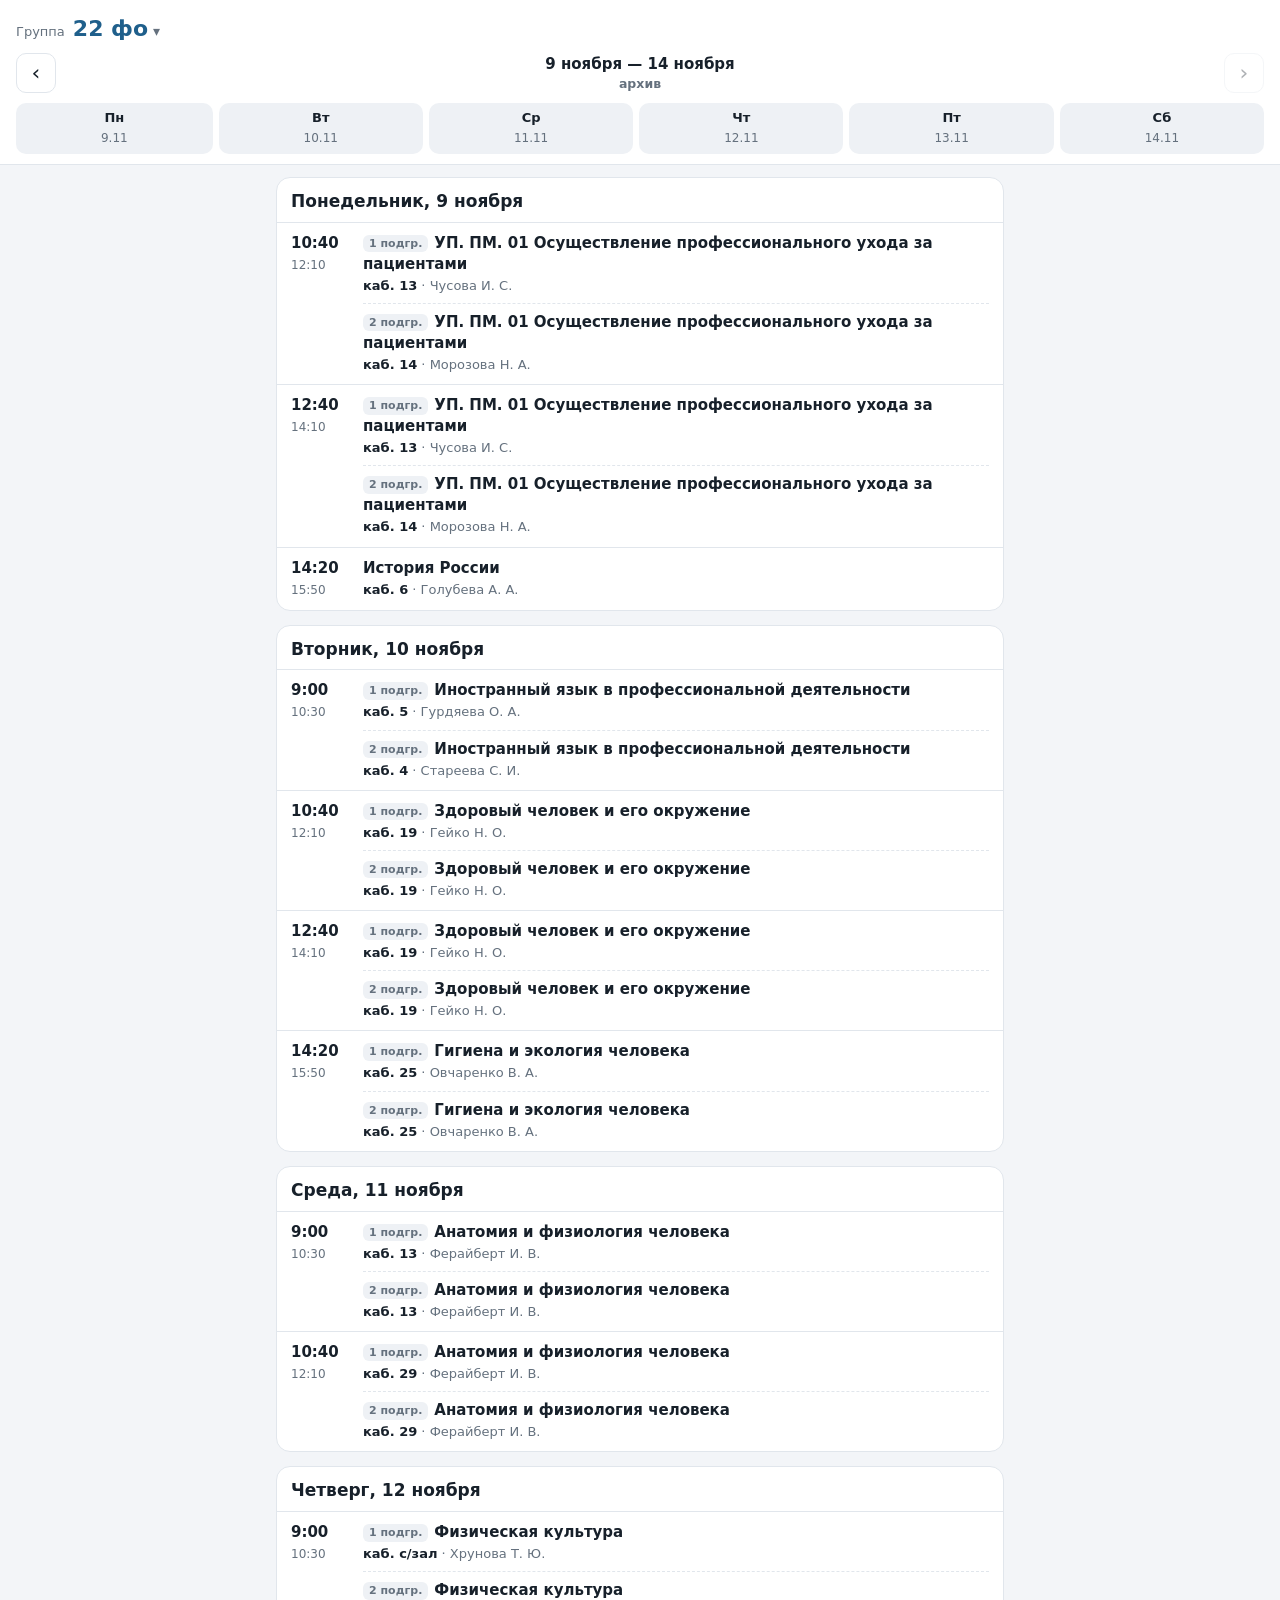
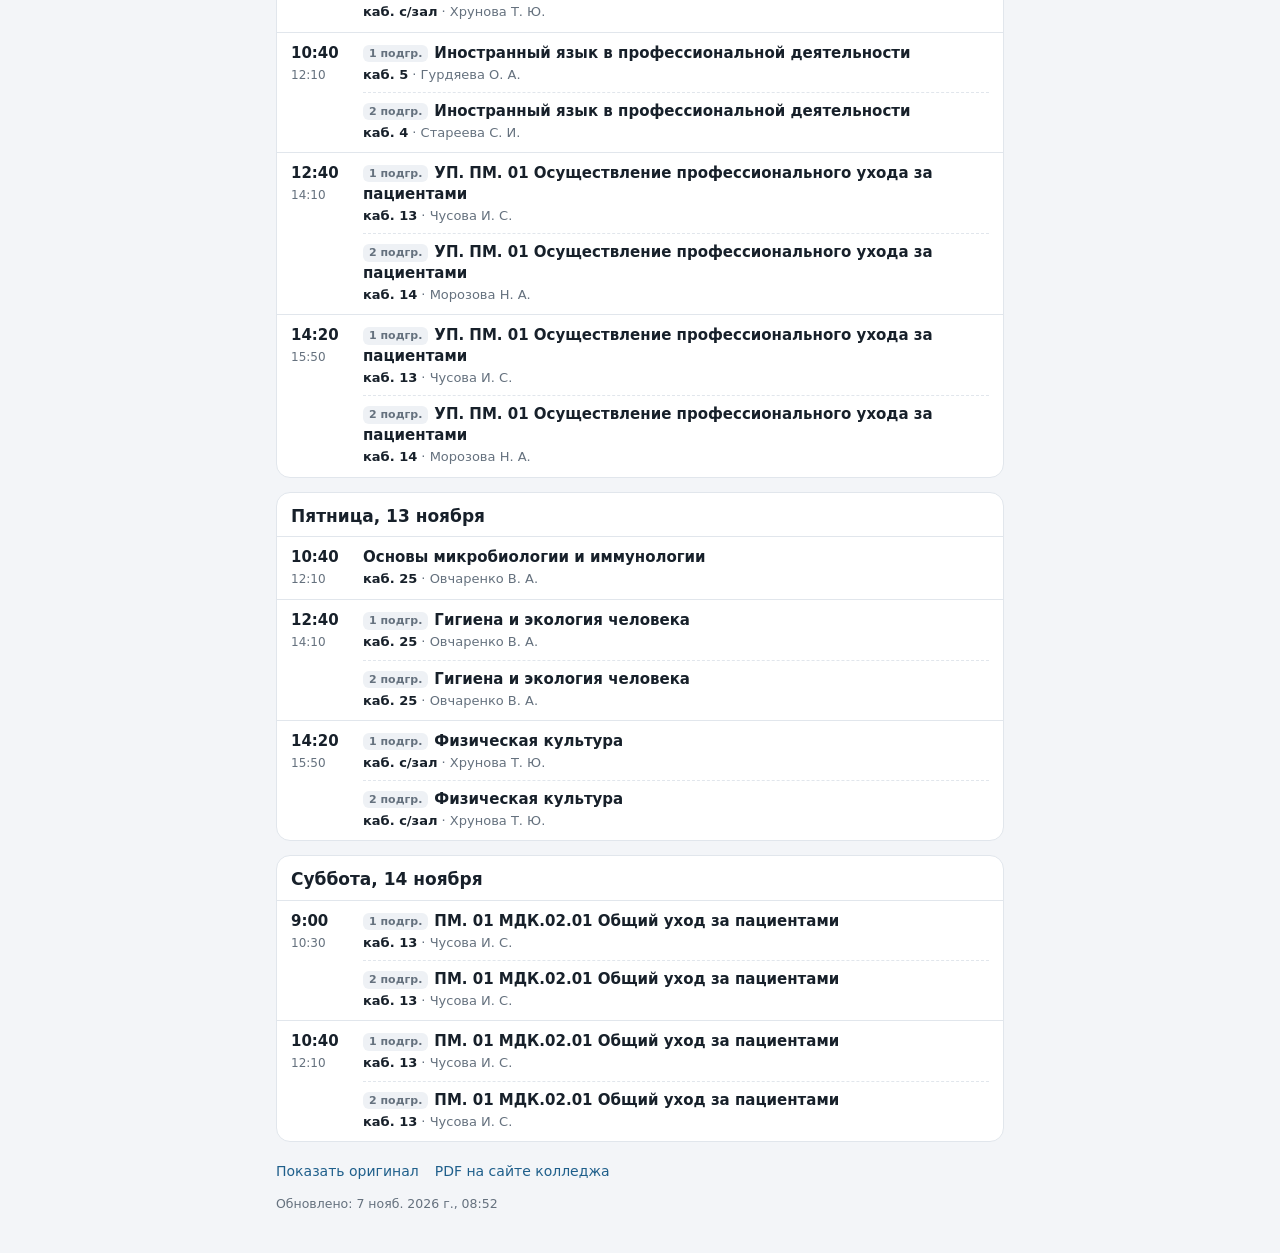
==== site/index.html @ 288d4604 "Расписание МосОМК: распознавание PDF, сайт, Android-приложение" ====
<!doctype html>
<html lang="ru">
<head>
<meta charset="utf-8">
<meta name="viewport" content="width=device-width, initial-scale=1, viewport-fit=cover">
<title>Расписание МосОМК</title>
<meta name="description" content="Расписание занятий Мытищинского филиала МосОМК по группам, с архивом прошлых недель">
<meta name="theme-color" content="#1f5f8b">
<link rel="manifest" href="manifest.webmanifest">
<link rel="icon" href="icon.svg" type="image/svg+xml">
<link rel="stylesheet" href="style.css">
</head>
<body>
<header class="top">
  <button id="groupBtn" class="group-btn" aria-haspopup="dialog">
    <span class="group-label">Группа</span>
    <span id="groupName" class="group-name">—</span>
  </button>
  <div class="week-nav">
    <button id="prevWeek" class="icon-btn" aria-label="Предыдущая неделя">‹</button>
    <div class="week-title">
      <div id="weekRange">…</div>
      <div id="weekNote" class="muted small"></div>
    </div>
    <button id="nextWeek" class="icon-btn" aria-label="Следующая неделя">›</button>
  </div>
  <nav id="dayTabs" class="day-tabs" aria-label="Дни недели"></nav>
</header>

<main id="main">
  <div id="status" class="status">Загрузка…</div>
  <div id="days"></div>
  <section id="scanBox" class="scan-box" hidden>
    <h2>Оригинал из PDF</h2>
    <p class="muted small">Расписание распознаётся автоматически со скана. Если что-то выглядит странно — сверьтесь с оригиналом. Нажмите на картинку, чтобы увеличить.</p>
    <div id="scans"></div>
  </section>
  <footer class="foot">
    <button id="toggleScan" class="link-btn">Показать оригинал</button>
    <a id="pdfLink" class="link-btn" target="_blank" rel="noopener">PDF на сайте колледжа</a>
    <div id="updated" class="muted small"></div>
  </footer>
</main>

<dialog id="groupDialog" class="sheet">
  <form method="dialog" class="sheet-inner">
    <div class="sheet-head">
      <input id="groupSearch" type="search" placeholder="Поиск группы, например 22 фо" autocomplete="off">
      <button class="icon-btn" value="close" aria-label="Закрыть">✕</button>
    </div>
    <div id="groupList" class="group-list"></div>
  </form>
</dialog>

<script src="app.js"></script>
</body>
</html>
---- site/style.css ----
:root {
  --bg: #f3f5f8;
  --card: #ffffff;
  --text: #17202a;
  --muted: #65717e;
  --line: #e1e6ec;
  --accent: #1f5f8b;
  --accent-soft: #e3eef6;
  --today: #e9f6ee;
  --today-line: #2e8b57;
  --chip: #eef1f5;
}
@media (prefers-color-scheme: dark) {
  :root {
    --bg: #11161c;
    --card: #1a2129;
    --text: #e6ebf0;
    --muted: #93a0ad;
    --line: #2a333d;
    --accent: #6fb3e0;
    --accent-soft: #1d3446;
    --today: #16291f;
    --today-line: #4cc082;
    --chip: #232c36;
  }
}
* { box-sizing: border-box; }
html { -webkit-text-size-adjust: 100%; }
body {
  margin: 0; background: var(--bg); color: var(--text);
  font: 15px/1.4 system-ui, -apple-system, "Segoe UI", Roboto, sans-serif;
}
button { font: inherit; color: inherit; }
.muted { color: var(--muted); }
.small { font-size: 12.5px; }

.top {
  position: sticky; top: 0; z-index: 5;
  background: var(--card); border-bottom: 1px solid var(--line);
  padding: 10px 16px 0; padding-top: max(10px, env(safe-area-inset-top));
}
.group-btn {
  display: flex; align-items: baseline; gap: 8px; width: 100%;
  border: 0; background: none; padding: 4px 0; cursor: pointer; text-align: left;
}
.group-label { color: var(--muted); font-size: 13px; }
.group-name { font-size: 22px; font-weight: 700; color: var(--accent); }
.group-name::after { content: " ▾"; font-size: 14px; color: var(--muted); }

.week-nav { display: flex; align-items: center; gap: 8px; margin-top: 4px; }
.week-title { flex: 1; text-align: center; font-weight: 600; }
.icon-btn {
  width: 40px; height: 40px; border-radius: 10px; border: 1px solid var(--line);
  background: var(--card); font-size: 22px; line-height: 1; cursor: pointer;
}
.icon-btn:disabled { opacity: .35; cursor: default; }

.day-tabs { display: flex; gap: 6px; overflow-x: auto; padding: 10px 0; scrollbar-width: none; }
.day-tabs::-webkit-scrollbar { display: none; }
.day-tab {
  flex: 1 0 auto; min-width: 48px; border: 0; border-radius: 10px; padding: 6px 8px;
  background: var(--chip); cursor: pointer; text-align: center;
}
.day-tab b { display: block; font-size: 13px; }
.day-tab span { font-size: 12px; color: var(--muted); }
.day-tab.today { outline: 2px solid var(--today-line); }
.day-tab.active { background: var(--accent); color: #fff; }
.day-tab.active span { color: #fff; opacity: .85; }
.day-tab.empty b { opacity: .5; }

main { max-width: 760px; margin: 0 auto; padding: 12px 16px 40px; }
.status { padding: 24px 0; text-align: center; color: var(--muted); }
.status:empty { display: none; }

.day { background: var(--card); border: 1px solid var(--line); border-radius: 14px; margin-bottom: 14px; overflow: hidden; scroll-margin-top: 190px; }
.day.today { border-color: var(--today-line); }
.day-head { display: flex; justify-content: space-between; align-items: baseline; padding: 12px 14px 8px; }
.day-head h2 { margin: 0; font-size: 17px; }
.day.today .day-head { background: var(--today); }
.badge { font-size: 12px; padding: 2px 8px; border-radius: 99px; background: var(--today-line); color: #fff; }
.no-pairs { padding: 6px 14px 14px; color: var(--muted); }

.pair { display: grid; grid-template-columns: 62px 1fr; gap: 10px; padding: 10px 14px; border-top: 1px solid var(--line); }
.pair.now { background: var(--accent-soft); }
.time b { display: block; font-size: 15px; }
.time span { font-size: 12px; color: var(--muted); }
.item + .item { margin-top: 8px; padding-top: 8px; border-top: 1px dashed var(--line); }
.subj { font-weight: 600; }
.sub { display: inline-block; font-size: 11px; font-weight: 600; padding: 1px 6px; border-radius: 6px; background: var(--chip); color: var(--muted); margin-right: 6px; vertical-align: 1px; }
.meta { font-size: 13px; color: var(--muted); margin-top: 2px; }
.meta .room { color: var(--text); font-weight: 600; }

.scan-box h2 { font-size: 17px; margin: 18px 0 4px; }
.scan-box img { width: 100%; height: auto; border: 1px solid var(--line); border-radius: 8px; margin-top: 10px; background: #fff; }

.foot { display: flex; flex-wrap: wrap; gap: 8px 16px; align-items: center; margin-top: 8px; }
.link-btn { border: 0; background: none; padding: 6px 0; color: var(--accent); cursor: pointer; text-decoration: none; font-size: 14px; }
.foot .small { width: 100%; }

.sheet { border: 0; padding: 0; width: min(520px, 100vw); max-height: 85vh; border-radius: 16px; background: var(--card); color: var(--text); }
.sheet::backdrop { background: rgba(0,0,0,.45); }
.sheet-inner { display: flex; flex-direction: column; max-height: 85vh; }
.sheet-head { display: flex; gap: 8px; padding: 12px; border-bottom: 1px solid var(--line); }
.sheet-head input { flex: 1; min-width: 0; font: inherit; padding: 9px 12px; border-radius: 10px; border: 1px solid var(--line); background: var(--bg); color: var(--text); }
.group-list { overflow-y: auto; padding: 8px 12px 16px; display: grid; grid-template-columns: repeat(auto-fill, minmax(92px, 1fr)); gap: 8px; }
.group-list button { border: 1px solid var(--line); background: var(--bg); border-radius: 10px; padding: 10px 6px; cursor: pointer; }
.group-list button.sel { background: var(--accent); border-color: var(--accent); color: #fff; }
.group-list h3 { grid-column: 1 / -1; margin: 8px 0 0; font-size: 13px; color: var(--muted); font-weight: 600; }
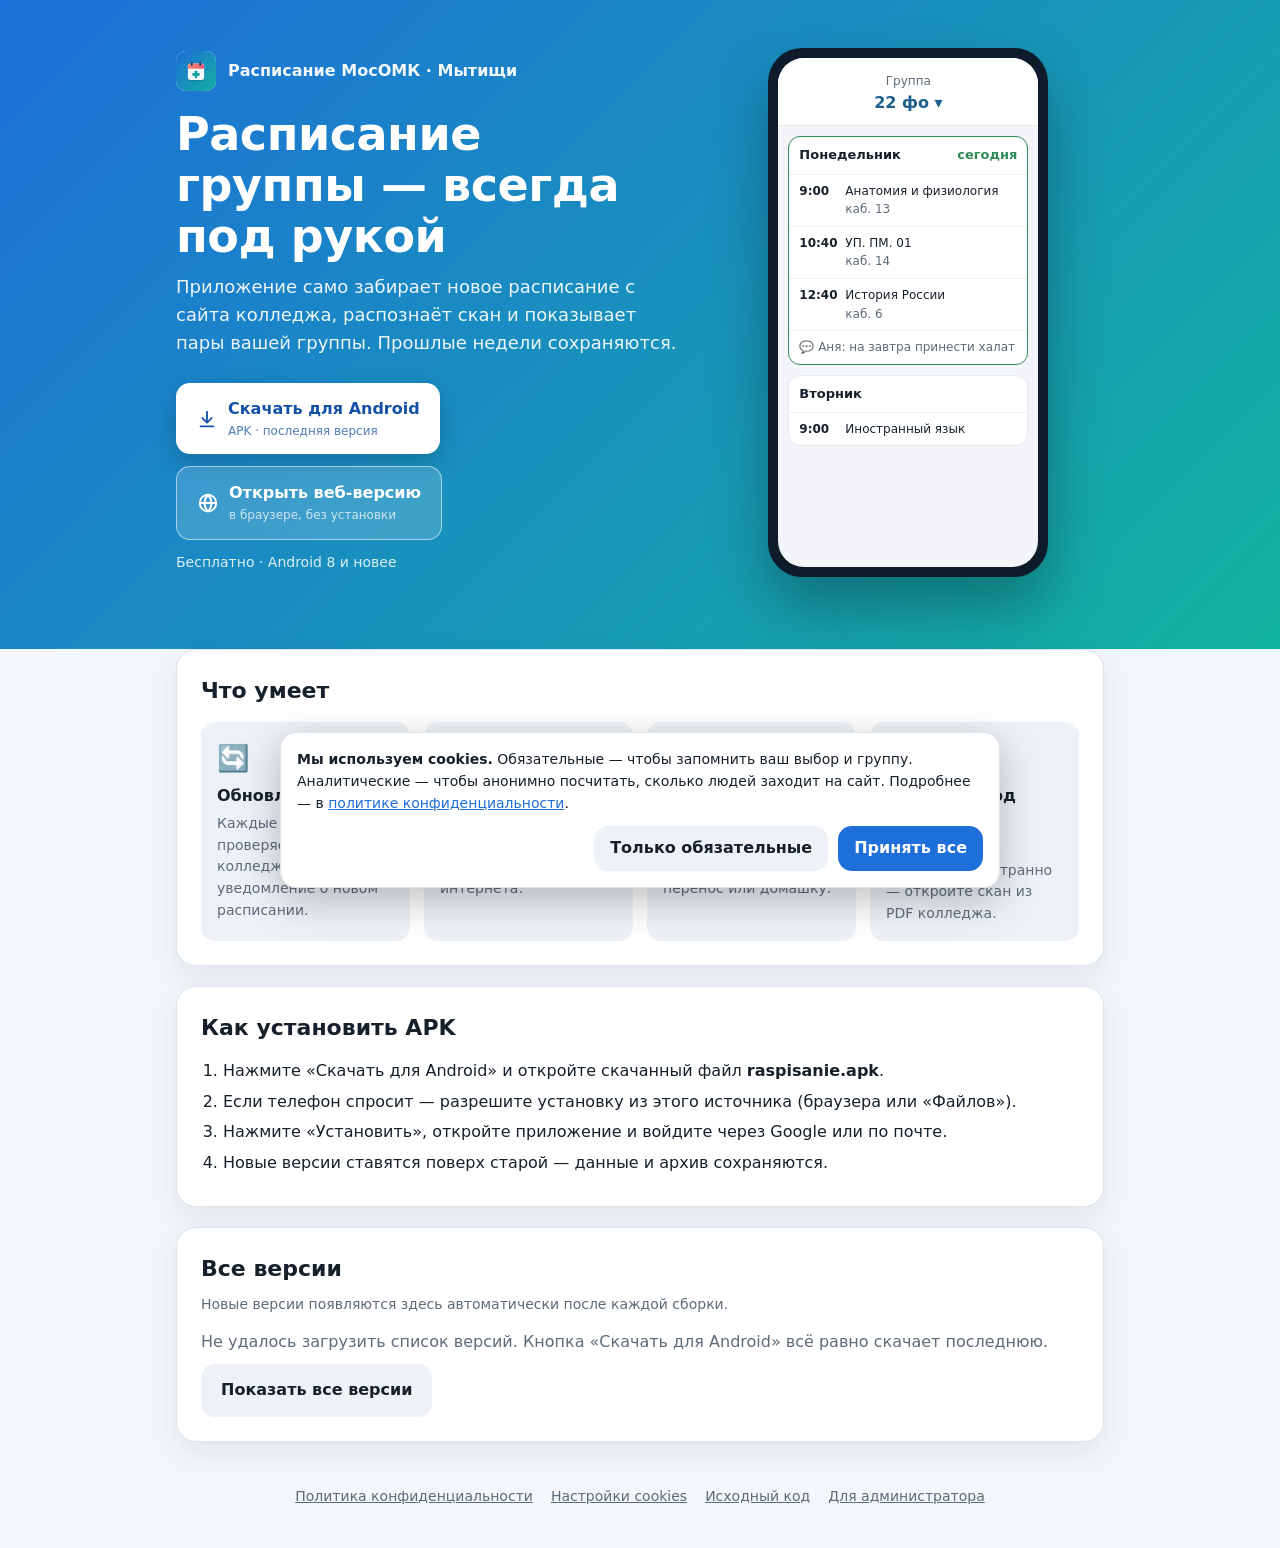
==== commit 40afc378: "Сайт: главная со скачиванием APK и архивом версий, веб-версия в /app/, cookies, политика конфиденциа" ====
--- a/site/index.html
+++ b/site/index.html
@@ -3,55 +3,123 @@
 <head>
 <meta charset="utf-8">
 <meta name="viewport" content="width=device-width, initial-scale=1, viewport-fit=cover">
-<title>Расписание МосОМК</title>
-<meta name="description" content="Расписание занятий Мытищинского филиала МосОМК по группам, с архивом прошлых недель">
-<meta name="theme-color" content="#1f5f8b">
-<link rel="manifest" href="manifest.webmanifest">
+<title>Расписание МосОМК — Мытищи</title>
+<meta name="description" content="Расписание занятий Мытищинского филиала МосОМК: приложение для Android и веб-версия. Автообновление, архив недель, комментарии.">
+<meta name="theme-color" content="#1e6fd9">
 <link rel="icon" href="icon.svg" type="image/svg+xml">
-<link rel="stylesheet" href="style.css">
+<link rel="stylesheet" href="site.css">
 </head>
 <body>
-<header class="top">
-  <button id="groupBtn" class="group-btn" aria-haspopup="dialog">
-    <span class="group-label">Группа</span>
-    <span id="groupName" class="group-name">—</span>
-  </button>
-  <div class="week-nav">
-    <button id="prevWeek" class="icon-btn" aria-label="Предыдущая неделя">‹</button>
-    <div class="week-title">
-      <div id="weekRange">…</div>
-      <div id="weekNote" class="muted small"></div>
+<header class="hero">
+  <div class="wrap">
+    <div>
+      <div class="brand"><img src="icon.svg" alt=""> Расписание МосОМК · Мытищи</div>
+      <h1>Расписание группы — всегда под рукой</h1>
+      <p class="lead">Приложение само забирает новое расписание с сайта колледжа, распознаёт скан и показывает пары вашей группы. Прошлые недели сохраняются.</p>
+      <div class="cta">
+        <a id="dl" class="btn btn-hero" href="https://github.com/bifelola/raspisanie/releases/latest/download/raspisanie.apk">
+          <svg class="ico" viewBox="0 0 24 24" fill="currentColor" aria-hidden="true"><path d="M12 3a1 1 0 0 1 1 1v9.59l3.3-3.3a1 1 0 1 1 1.4 1.42l-5 5a1 1 0 0 1-1.4 0l-5-5a1 1 0 1 1 1.4-1.42l3.3 3.3V4a1 1 0 0 1 1-1zM5 19h14a1 1 0 1 1 0 2H5a1 1 0 1 1 0-2z"/></svg>
+          <span>Скачать для Android<small id="dlMeta">APK · последняя версия</small></span>
+        </a>
+        <a id="web" class="btn btn-hero-2" href="app/">
+          <svg class="ico" viewBox="0 0 24 24" fill="none" stroke="currentColor" stroke-width="2" aria-hidden="true"><circle cx="12" cy="12" r="9"/><path d="M3 12h18M12 3c2.5 2.6 3.8 5.6 3.8 9s-1.3 6.4-3.8 9c-2.5-2.6-3.8-5.6-3.8-9S9.5 5.6 12 3z"/></svg>
+          <span>Открыть веб-версию<small>в браузере, без установки</small></span>
+        </a>
+      </div>
+      <div class="meta" id="heroMeta">Бесплатно · Android 8 и новее</div>
     </div>
-    <button id="nextWeek" class="icon-btn" aria-label="Следующая неделя">›</button>
+    <div class="phone" aria-hidden="true">
+      <div class="screen">
+        <div class="pbar"><span style="color:#5d6b7a">Группа</span><b>22 фо ▾</b></div>
+        <div class="card">
+          <h4>Понедельник <span style="float:right;color:#2e8b57">сегодня</span></h4>
+          <div class="row"><b>9:00</b><span>Анатомия и физиология<br><span style="color:#5d6b7a">каб. 13</span></span></div>
+          <div class="row"><b>10:40</b><span>УП. ПМ. 01<br><span style="color:#5d6b7a">каб. 14</span></span></div>
+          <div class="row"><b>12:40</b><span>История России<br><span style="color:#5d6b7a">каб. 6</span></span></div>
+          <div class="cm">💬 Аня: на завтра принести халат</div>
+        </div>
+        <div class="card" style="border-color:#e3e8ee">
+          <h4>Вторник</h4>
+          <div class="row"><b>9:00</b><span>Иностранный язык</span></div>
+        </div>
+      </div>
+    </div>
   </div>
-  <nav id="dayTabs" class="day-tabs" aria-label="Дни недели"></nav>
 </header>
 
-<main id="main">
-  <div id="status" class="status">Загрузка…</div>
-  <div id="days"></div>
-  <section id="scanBox" class="scan-box" hidden>
-    <h2>Оригинал из PDF</h2>
-    <p class="muted small">Расписание распознаётся автоматически со скана. Если что-то выглядит странно — сверьтесь с оригиналом. Нажмите на картинку, чтобы увеличить.</p>
-    <div id="scans"></div>
+<main class="wrap">
+  <section class="panel">
+    <h2>Что умеет</h2>
+    <div class="features">
+      <div class="feature"><div class="em">🔄</div><h3>Обновляется само</h3><p>Каждые пару часов проверяет сайт колледжа и присылает уведомление о новом расписании.</p></div>
+      <div class="feature"><div class="em">🗂️</div><h3>Архив недель</h3><p>Прошлые недели сохраняются и открываются даже без интернета.</p></div>
+      <div class="feature"><div class="em">💬</div><h3>Комментарии</h3><p>Под каждым днём можно написать, что было на парах, про перенос или домашку.</p></div>
+      <div class="feature"><div class="em">🧾</div><h3>Оригинал под рукой</h3><p>Если что-то распозналось странно — откройте скан из PDF колледжа.</p></div>
+    </div>
   </section>
-  <footer class="foot">
-    <button id="toggleScan" class="link-btn">Показать оригинал</button>
-    <a id="pdfLink" class="link-btn" target="_blank" rel="noopener">PDF на сайте колледжа</a>
-    <div id="updated" class="muted small"></div>
-  </footer>
+
+  <section class="panel">
+    <h2>Как установить APK</h2>
+    <ol class="steps">
+      <li>Нажмите «Скачать для Android» и откройте скачанный файл <b>raspisanie.apk</b>.</li>
+      <li>Если телефон спросит — разрешите установку из этого источника (браузера или «Файлов»).</li>
+      <li>Нажмите «Установить», откройте приложение и войдите через Google или по почте.</li>
+      <li>Новые версии ставятся поверх старой — данные и архив сохраняются.</li>
+    </ol>
+  </section>
+
+  <section class="panel" id="archive">
+    <h2>Все версии</h2>
+    <p class="muted small" style="margin-top:-6px">Новые версии появляются здесь автоматически после каждой сборки.</p>
+    <div id="versions" class="versions"><div class="muted">Загрузка списка версий…</div></div>
+    <button id="showAll" class="btn btn-ghost more" hidden>Показать все версии</button>
+  </section>
 </main>
 
-<dialog id="groupDialog" class="sheet">
-  <form method="dialog" class="sheet-inner">
-    <div class="sheet-head">
-      <input id="groupSearch" type="search" placeholder="Поиск группы, например 22 фо" autocomplete="off">
-      <button class="icon-btn" value="close" aria-label="Закрыть">✕</button>
-    </div>
-    <div id="groupList" class="group-list"></div>
-  </form>
-</dialog>
+<footer class="site wrap">
+  <a href="privacy.html">Политика конфиденциальности</a>
+  <a href="#" data-cookie-settings>Настройки cookies</a>
+  <a href="https://github.com/bifelola/raspisanie">Исходный код</a>
+  <a href="admin.html">Для администратора</a>
+</footer>
 
-<script src="app.js"></script>
+<script type="module">
+import { initCookieBanner, countVisit, count, loadReleases, fmtDate, fmtSize, esc } from "./common.js";
+
+initCookieBanner((v) => { if (v === "all") countVisit(); });
+countVisit();
+document.getElementById("dl").addEventListener("click", () => count("downloads"));
+document.getElementById("web").addEventListener("click", () => count("webOpens"));
+
+const box = document.getElementById("versions");
+const showAll = document.getElementById("showAll");
+const SHOW = 5;
+
+function render(list, all) {
+  box.innerHTML = (all ? list : list.slice(0, SHOW)).map((v, i) => `
+    <div class="ver">
+      <div class="info">
+        <div class="t">${esc(v.title)}${i === 0 ? '<span class="badge">новая</span>' : ""}</div>
+        <div class="d">${fmtDate(v.date)} · ${fmtSize(v.size)}</div>
+        ${v.notes ? `<div class="n">${esc(v.notes.split("\n")[0])}</div>` : ""}
+      </div>
+      <a class="btn ${i === 0 ? "btn-primary" : "btn-ghost"}" href="${esc(v.url)}" data-dl>Скачать</a>
+    </div>`).join("");
+  box.querySelectorAll("[data-dl]").forEach((a) => a.addEventListener("click", () => count("downloads")));
+  showAll.hidden = all || list.length <= SHOW;
+}
+
+loadReleases().then((list) => {
+  if (!list.length) { box.innerHTML = '<div class="muted">Версий пока нет — первая появится после ближайшей сборки.</div>'; return; }
+  const last = list[0];
+  document.getElementById("dl").href = last.url;
+  document.getElementById("dlMeta").textContent = `${last.title.replace("Версия ", "версия ")} · ${fmtSize(last.size)}`;
+  document.getElementById("heroMeta").textContent = `Бесплатно · Android 8 и новее · обновлено ${fmtDate(last.date)}`;
+  render(list, false);
+  showAll.onclick = () => render(list, true);
+}).catch(() => {
+  box.innerHTML = '<div class="muted">Не удалось загрузить список версий. Кнопка «Скачать для Android» всё равно скачает последнюю.</div>';
+});
+</script>
 </body>
 </html>
--- a/site/site.css
+++ b/site/site.css
@@ -0,0 +1,145 @@
+:root {
+  --bg: #f3f6fa;
+  --surface: #ffffff;
+  --surface-2: #eef2f7;
+  --text: #16202b;
+  --muted: #5d6b7a;
+  --line: #dde4ec;
+  --brand: #1e6fd9;
+  --brand-2: #12b3a0;
+  --brand-ink: #ffffff;
+  --accent: #ff7a59;
+  --shadow: 0 10px 30px rgba(20, 40, 70, .08);
+}
+@media (prefers-color-scheme: dark) {
+  :root {
+    --bg: #0f141a;
+    --surface: #18202a;
+    --surface-2: #212b37;
+    --text: #e8eef5;
+    --muted: #9aa8b7;
+    --line: #2a3542;
+    --brand: #5aa2ff;
+    --brand-2: #3fd3bf;
+    --brand-ink: #0b1622;
+    --shadow: 0 10px 30px rgba(0, 0, 0, .35);
+  }
+}
+* { box-sizing: border-box; }
+html { -webkit-text-size-adjust: 100%; }
+body {
+  margin: 0; background: var(--bg); color: var(--text);
+  font: 16px/1.55 system-ui, -apple-system, "Segoe UI", Roboto, sans-serif;
+}
+a { color: var(--brand); }
+.wrap { max-width: 960px; margin: 0 auto; padding: 0 16px; }
+
+/* шапка */
+.hero {
+  background: linear-gradient(135deg, #1e6fd9 0%, #12b3a0 100%);
+  color: #fff; padding: 48px 0 72px;
+}
+.hero .wrap { display: grid; gap: 28px; grid-template-columns: 1fr; align-items: center; }
+@media (min-width: 760px) { .hero .wrap { grid-template-columns: 1.3fr 1fr; } }
+.brand { display: flex; align-items: center; gap: 12px; font-weight: 700; opacity: .95; }
+.brand img { width: 40px; height: 40px; border-radius: 10px; background: #fff; }
+.hero h1 { font-size: clamp(30px, 6vw, 46px); line-height: 1.1; margin: 18px 0 12px; letter-spacing: -.01em; }
+.hero p.lead { font-size: 18px; margin: 0 0 26px; opacity: .92; max-width: 34em; }
+.cta { display: flex; flex-wrap: wrap; gap: 12px; }
+.btn {
+  display: inline-flex; align-items: center; justify-content: center; gap: 10px;
+  border: 0; border-radius: 14px; padding: 14px 20px; font: inherit; font-weight: 650;
+  text-decoration: none; cursor: pointer; transition: transform .08s ease, box-shadow .15s ease;
+}
+.btn:active { transform: translateY(1px); }
+.btn-hero { background: #fff; color: #1452a6; box-shadow: 0 8px 22px rgba(0, 0, 0, .18); }
+.btn-hero-2 { background: rgba(255, 255, 255, .16); color: #fff; border: 1.5px solid rgba(255, 255, 255, .55); }
+.btn-primary { background: var(--brand); color: var(--brand-ink); }
+.btn-ghost { background: var(--surface-2); color: var(--text); }
+.btn small { display: block; font-weight: 500; opacity: .75; font-size: 12px; }
+.btn .ico { width: 22px; height: 22px; flex: none; }
+.meta { margin-top: 12px; font-size: 14px; opacity: .85; }
+
+/* телефон-иллюстрация */
+.phone {
+  justify-self: center; width: min(280px, 80vw); aspect-ratio: 9 / 17; border-radius: 34px;
+  background: #0d1b2a; padding: 10px; box-shadow: 0 30px 60px rgba(0, 0, 0, .3);
+}
+.screen { height: 100%; border-radius: 26px; background: #f3f5f8; overflow: hidden; color: #16202b; font-size: 12px; }
+.screen .pbar { background: #fff; padding: 14px 14px 10px; text-align: center; border-bottom: 1px solid #e3e8ee; }
+.screen .pbar b { color: #1f5f8b; font-size: 16px; display: block; }
+.screen .card { background: #fff; margin: 10px; border-radius: 12px; border: 1.5px solid #2e8b57; overflow: hidden; }
+.screen .card h4 { margin: 0; padding: 8px 10px; font-size: 13px; }
+.screen .row { display: flex; gap: 8px; padding: 7px 10px; border-top: 1px solid #edf0f4; }
+.screen .row b { width: 38px; flex: none; }
+.screen .cm { padding: 7px 10px; border-top: 1px solid #edf0f4; color: #5d6b7a; }
+
+main { margin-top: -40px; }
+.panel {
+  background: var(--surface); border-radius: 20px; box-shadow: var(--shadow);
+  padding: 24px; margin-bottom: 20px; border: 1px solid var(--line);
+}
+.panel h2 { margin: 0 0 14px; font-size: 22px; }
+.features { display: grid; gap: 14px; grid-template-columns: repeat(auto-fit, minmax(200px, 1fr)); }
+.feature { background: var(--surface-2); border-radius: 14px; padding: 16px; }
+.feature .em { font-size: 26px; }
+.feature h3 { margin: 6px 0 4px; font-size: 16px; }
+.feature p { margin: 0; color: var(--muted); font-size: 14px; }
+
+ol.steps { margin: 0; padding-left: 22px; }
+ol.steps li { margin: 6px 0; }
+
+/* архив версий */
+.versions { display: flex; flex-direction: column; gap: 10px; }
+.ver {
+  display: flex; align-items: center; gap: 14px; padding: 14px; border-radius: 14px;
+  background: var(--surface-2);
+}
+.ver .info { flex: 1; min-width: 0; }
+.ver .t { font-weight: 700; }
+.ver .d { color: var(--muted); font-size: 14px; }
+.ver .n { font-size: 14px; margin-top: 2px; overflow-wrap: anywhere; }
+.badge { display: inline-block; font-size: 12px; font-weight: 700; padding: 1px 8px; border-radius: 99px; background: var(--brand-2); color: #04211d; margin-left: 6px; vertical-align: 2px; }
+.ver .btn { padding: 10px 14px; flex: none; }
+.muted { color: var(--muted); }
+.small { font-size: 14px; }
+.more { margin-top: 10px; }
+
+footer.site {
+  padding: 24px 0 40px; color: var(--muted); font-size: 14px;
+  display: flex; flex-wrap: wrap; gap: 8px 18px; justify-content: center;
+}
+footer.site a { color: var(--muted); }
+
+/* баннер cookies */
+.cookie {
+  position: fixed; left: 12px; right: 12px; bottom: 12px; z-index: 50; max-width: 720px; margin: 0 auto;
+  background: var(--surface); color: var(--text); border: 1px solid var(--line); border-radius: 16px;
+  box-shadow: 0 12px 40px rgba(0, 0, 0, .25); padding: 16px;
+}
+.cookie p { margin: 0 0 12px; font-size: 14px; }
+.cookie-btns { display: flex; gap: 10px; flex-wrap: wrap; justify-content: flex-end; }
+.cookie .btn { padding: 10px 16px; }
+
+/* текстовые страницы */
+.doc { padding: 28px 0 10px; }
+.doc .panel { padding: 24px 22px; }
+.doc h1 { font-size: 28px; margin: 0 0 6px; }
+.doc h2 { font-size: 19px; margin: 24px 0 8px; }
+.doc li { margin: 4px 0; }
+.topnav { padding: 16px 0 0; }
+.topnav a { text-decoration: none; font-weight: 600; }
+
+/* статистика */
+.stats { display: grid; gap: 12px; grid-template-columns: repeat(auto-fit, minmax(150px, 1fr)); }
+.stat { background: var(--surface-2); border-radius: 14px; padding: 14px; }
+.stat .v { font-size: 30px; font-weight: 800; line-height: 1.1; }
+.stat .l { color: var(--muted); font-size: 14px; }
+table { width: 100%; border-collapse: collapse; font-size: 14px; }
+th, td { text-align: left; padding: 8px 6px; border-bottom: 1px solid var(--line); }
+th { color: var(--muted); font-weight: 600; }
+td.num, th.num { text-align: right; font-variant-numeric: tabular-nums; }
+.bar-cell { width: 40%; }
+.bar { height: 8px; border-radius: 4px; background: var(--brand); min-width: 2px; }
+.scroll-x { overflow-x: auto; }
+.notice { background: var(--surface-2); border-left: 4px solid var(--accent); padding: 12px 14px; border-radius: 10px; }
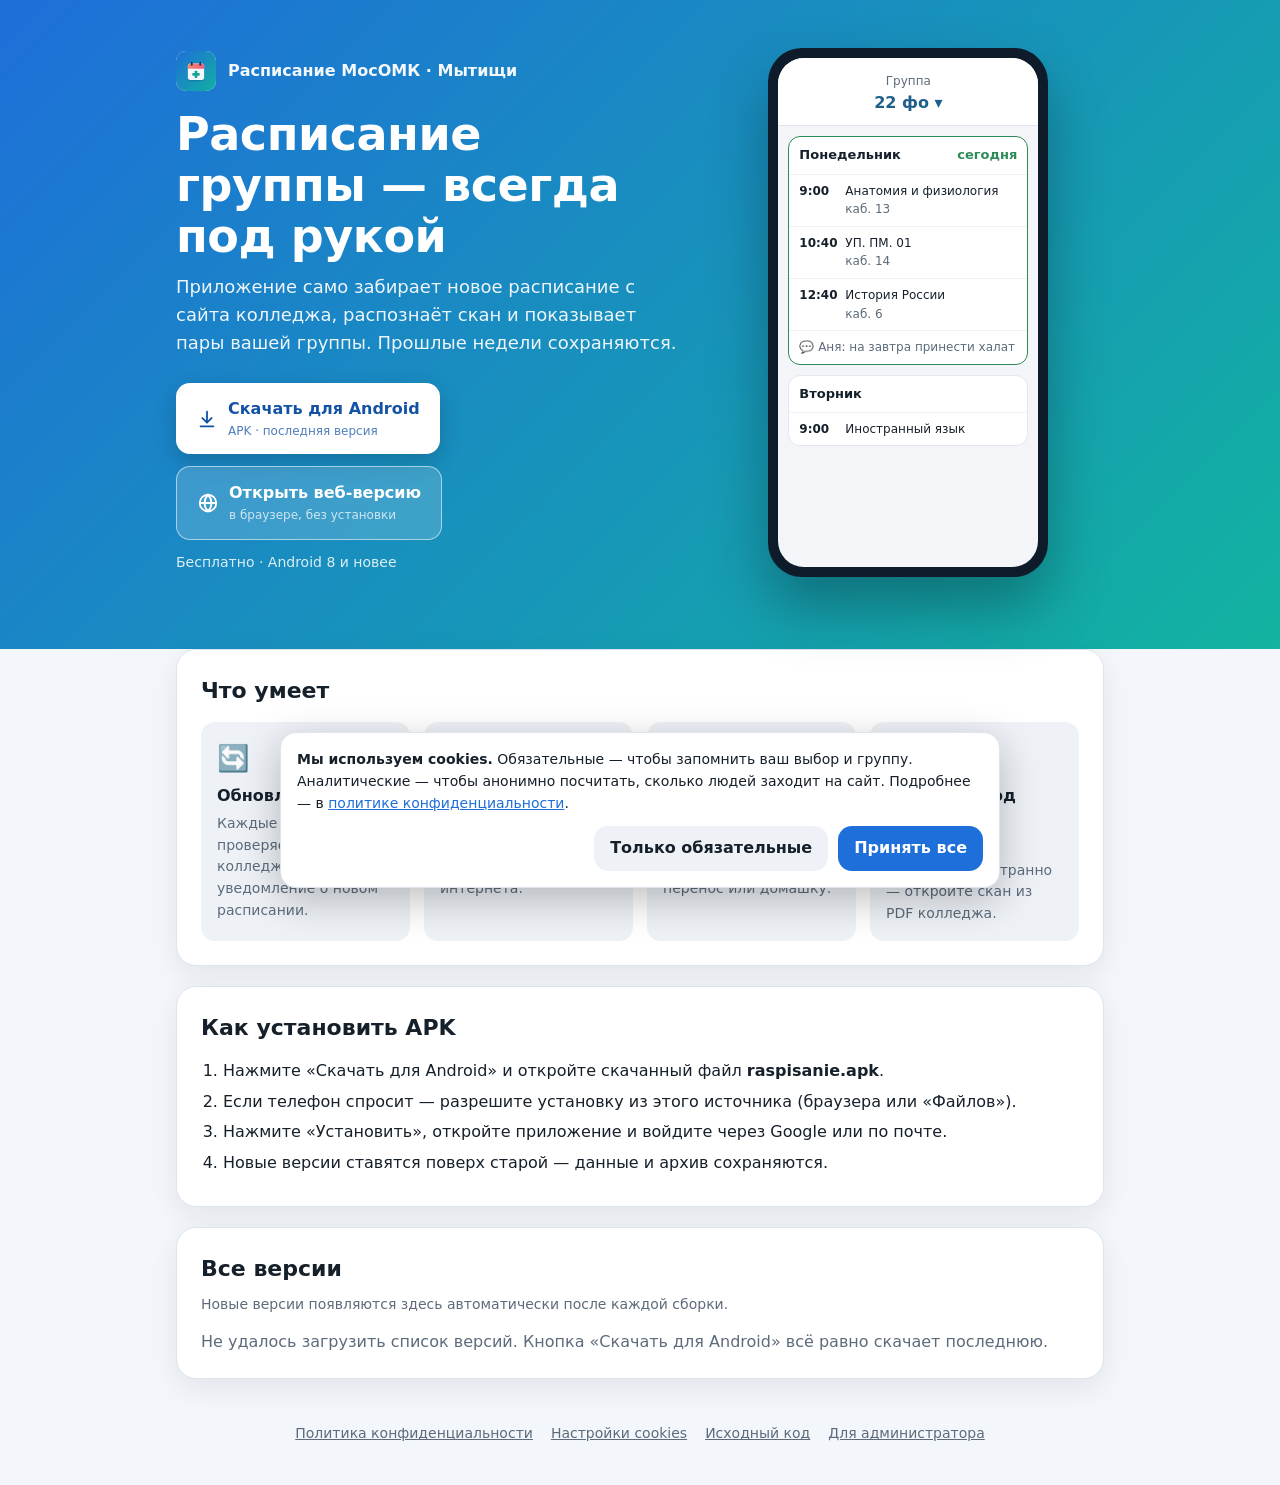
==== commit 73d639f6: "Донаты и Telegram-канал на сайте, автопост об обновлениях в канал Co-Authored-By: Claude Opus 5.5 <n" ====
--- a/site/index.html
+++ b/site/index.html
@@ -6,6 +6,9 @@
 <title>Расписание МосОМК — Мытищи</title>
 <meta name="description" content="Расписание занятий Мытищинского филиала МосОМК: приложение для Android и веб-версия. Автообновление, архив недель, комментарии.">
 <meta name="theme-color" content="#1e6fd9">
+<meta property="og:title" content="Расписание МосОМК — Мытищи">
+<meta property="og:description" content="Приложение для Android и веб-версия: расписание группы, архив недель, комментарии.">
+<meta property="og:url" content="https://bifelola.github.io/raspisanie/">
 <link rel="icon" href="icon.svg" type="image/svg+xml">
 <link rel="stylesheet" href="site.css">
 </head>
@@ -68,6 +71,23 @@
     </ol>
   </section>
 
+  <section class="panel support" id="support" hidden>
+    <div>
+      <h2>Поддержать проект</h2>
+      <p class="muted" style="margin:0">Приложение бесплатное. Если оно вам помогает — можно поддержать развитие донатом или подписаться на канал с новостями об обновлениях.</p>
+    </div>
+    <div class="support-btns">
+      <a id="donate" class="btn btn-donate" target="_blank" rel="noopener" hidden>
+        <svg class="ico" viewBox="0 0 24 24" fill="currentColor" aria-hidden="true"><path d="M12 21s-7.5-4.6-9.6-9.3C.9 8.4 3 4.5 6.7 4.5c2.1 0 3.6 1.1 4.3 2.4h2c.7-1.3 2.2-2.4 4.3-2.4 3.7 0 5.8 3.9 4.3 7.2C19.5 16.4 12 21 12 21z"/></svg>
+        <span>Задонатить<small>DonationAlerts</small></span>
+      </a>
+      <a id="tg" class="btn btn-tg" target="_blank" rel="noopener" hidden>
+        <svg class="ico" viewBox="0 0 24 24" fill="currentColor" aria-hidden="true"><path d="M21.9 4.3 18.7 19.4c-.2 1-.9 1.3-1.7.8l-4.8-3.5-2.3 2.2c-.3.3-.5.5-1 .5l.3-4.9 8.9-8c.4-.3-.1-.5-.6-.2L6.5 13.2l-4.7-1.5c-1-.3-1-1 .2-1.5L20.5 3c.9-.3 1.6.2 1.4 1.3z"/></svg>
+        <span>Канал в Telegram<small>новости об обновлениях</small></span>
+      </a>
+    </div>
+  </section>
+
   <section class="panel" id="archive">
     <h2>Все версии</h2>
     <p class="muted small" style="margin-top:-6px">Новые версии появляются здесь автоматически после каждой сборки.</p>
@@ -79,12 +99,21 @@
 <footer class="site wrap">
   <a href="privacy.html">Политика конфиденциальности</a>
   <a href="#" data-cookie-settings>Настройки cookies</a>
+  <a id="tgFoot" target="_blank" rel="noopener" hidden>Telegram-канал</a>
+  <a id="donateFoot" target="_blank" rel="noopener" hidden>Поддержать</a>
   <a href="https://github.com/bifelola/raspisanie">Исходный код</a>
   <a href="admin.html">Для администратора</a>
 </footer>
 
 <script type="module">
 import { initCookieBanner, countVisit, count, loadReleases, fmtDate, fmtSize, esc } from "./common.js";
+import { DONATE_URL, TELEGRAM_URL } from "./links.js";
+
+for (const [url, ids] of [[DONATE_URL, ["donate", "donateFoot"]], [TELEGRAM_URL, ["tg", "tgFoot"]]]) {
+  if (!url) continue;
+  for (const id of ids) { const a = document.getElementById(id); a.href = url; a.hidden = false; }
+  document.getElementById("support").hidden = false;
+}
 
 initCookieBanner((v) => { if (v === "all") countVisit(); });
 countVisit();
@@ -101,7 +130,7 @@
       <div class="info">
         <div class="t">${esc(v.title)}${i === 0 ? '<span class="badge">новая</span>' : ""}</div>
         <div class="d">${fmtDate(v.date)} · ${fmtSize(v.size)}</div>
-        ${v.notes ? `<div class="n">${esc(v.notes.split("\n")[0])}</div>` : ""}
+        ${v.notes ? `<div class="n">${esc(v.notes.split("\n").map((l) => l.replace(/^[-•*]\s*/, "").trim()).filter(Boolean).slice(0, 3).join(" · "))}</div>` : ""}
       </div>
       <a class="btn ${i === 0 ? "btn-primary" : "btn-ghost"}" href="${esc(v.url)}" data-dl>Скачать</a>
     </div>`).join("");
--- a/site/site.css
+++ b/site/site.css
@@ -143,3 +143,12 @@
 .bar { height: 8px; border-radius: 4px; background: var(--brand); min-width: 2px; }
 .scroll-x { overflow-x: auto; }
 .notice { background: var(--surface-2); border-left: 4px solid var(--accent); padding: 12px 14px; border-radius: 10px; }
+
+/* поддержать проект */
+.support { display: grid; gap: 16px; align-items: center; grid-template-columns: 1fr; }
+@media (min-width: 760px) { .support { grid-template-columns: 1.4fr 1fr; } }
+.support-btns { display: flex; flex-direction: column; gap: 10px; }
+.support-btns .btn { justify-content: flex-start; }
+.btn-donate { background: linear-gradient(135deg, #ff7a59, #f5487f); color: #fff; }
+.btn-tg { background: #229ed9; color: #fff; }
+[hidden] { display: none !important; }
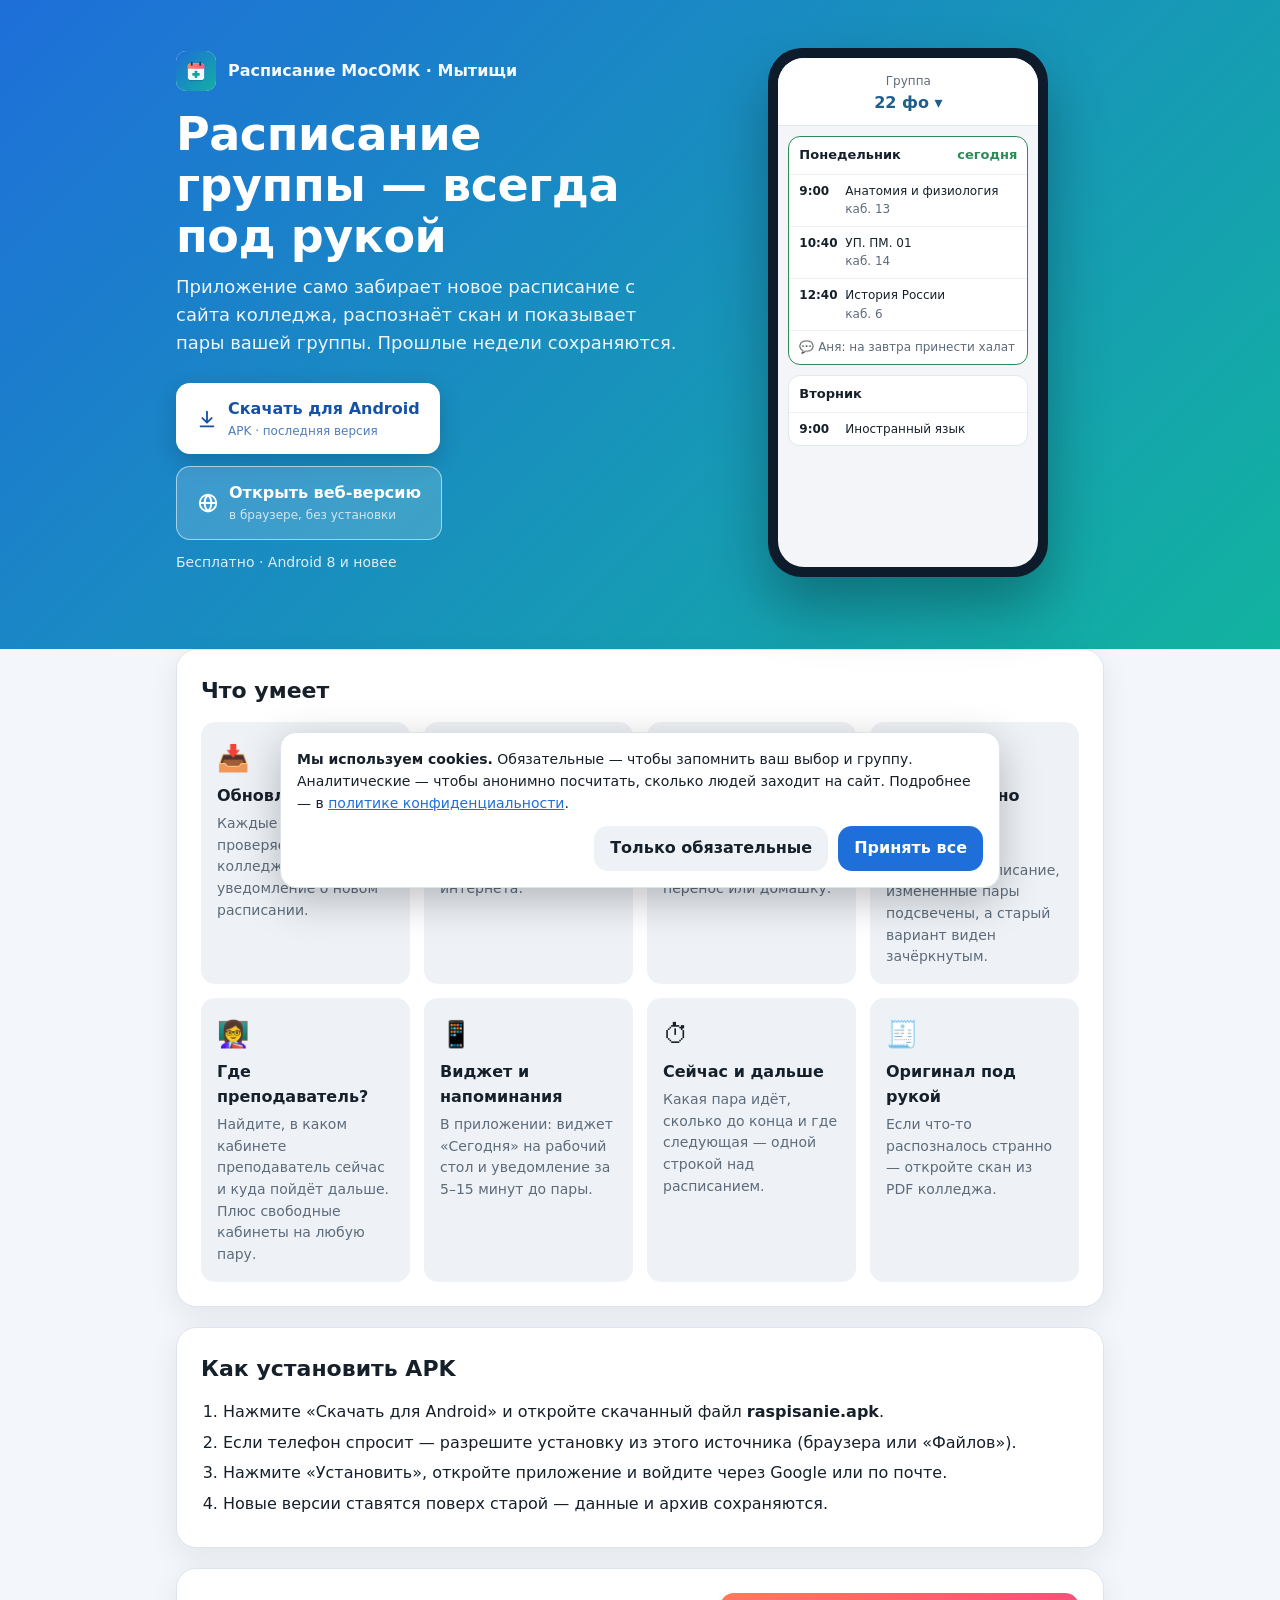
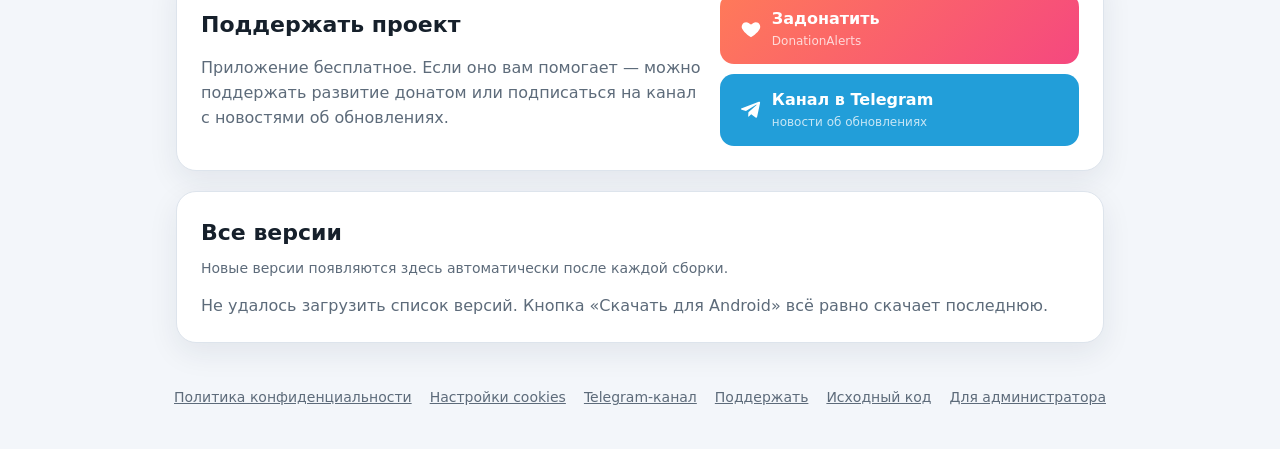
==== commit dd5200b7: "Замены, поиск преподавателей и кабинетов, виджет и напоминания (приложение и сайт) - 🔄 Замены видно " ====
--- a/site/index.html
+++ b/site/index.html
@@ -54,9 +54,13 @@
   <section class="panel">
     <h2>Что умеет</h2>
     <div class="features">
-      <div class="feature"><div class="em">🔄</div><h3>Обновляется само</h3><p>Каждые пару часов проверяет сайт колледжа и присылает уведомление о новом расписании.</p></div>
+      <div class="feature"><div class="em">📥</div><h3>Обновляется само</h3><p>Каждые пару часов проверяет сайт колледжа и присылает уведомление о новом расписании.</p></div>
       <div class="feature"><div class="em">🗂️</div><h3>Архив недель</h3><p>Прошлые недели сохраняются и открываются даже без интернета.</p></div>
       <div class="feature"><div class="em">💬</div><h3>Комментарии</h3><p>Под каждым днём можно написать, что было на парах, про перенос или домашку.</p></div>
+      <div class="feature"><div class="em">🔄</div><h3>Замены видно сразу</h3><p>Если колледж перезалил расписание, изменённые пары подсвечены, а старый вариант виден зачёркнутым.</p></div>
+      <div class="feature"><div class="em">👩‍🏫</div><h3>Где преподаватель?</h3><p>Найдите, в каком кабинете преподаватель сейчас и куда пойдёт дальше. Плюс свободные кабинеты на любую пару.</p></div>
+      <div class="feature"><div class="em">📱</div><h3>Виджет и напоминания</h3><p>В приложении: виджет «Сегодня» на рабочий стол и уведомление за 5–15 минут до пары.</p></div>
+      <div class="feature"><div class="em">⏱</div><h3>Сейчас и дальше</h3><p>Какая пара идёт, сколько до конца и где следующая — одной строкой над расписанием.</p></div>
       <div class="feature"><div class="em">🧾</div><h3>Оригинал под рукой</h3><p>Если что-то распозналось странно — откройте скан из PDF колледжа.</p></div>
     </div>
   </section>
